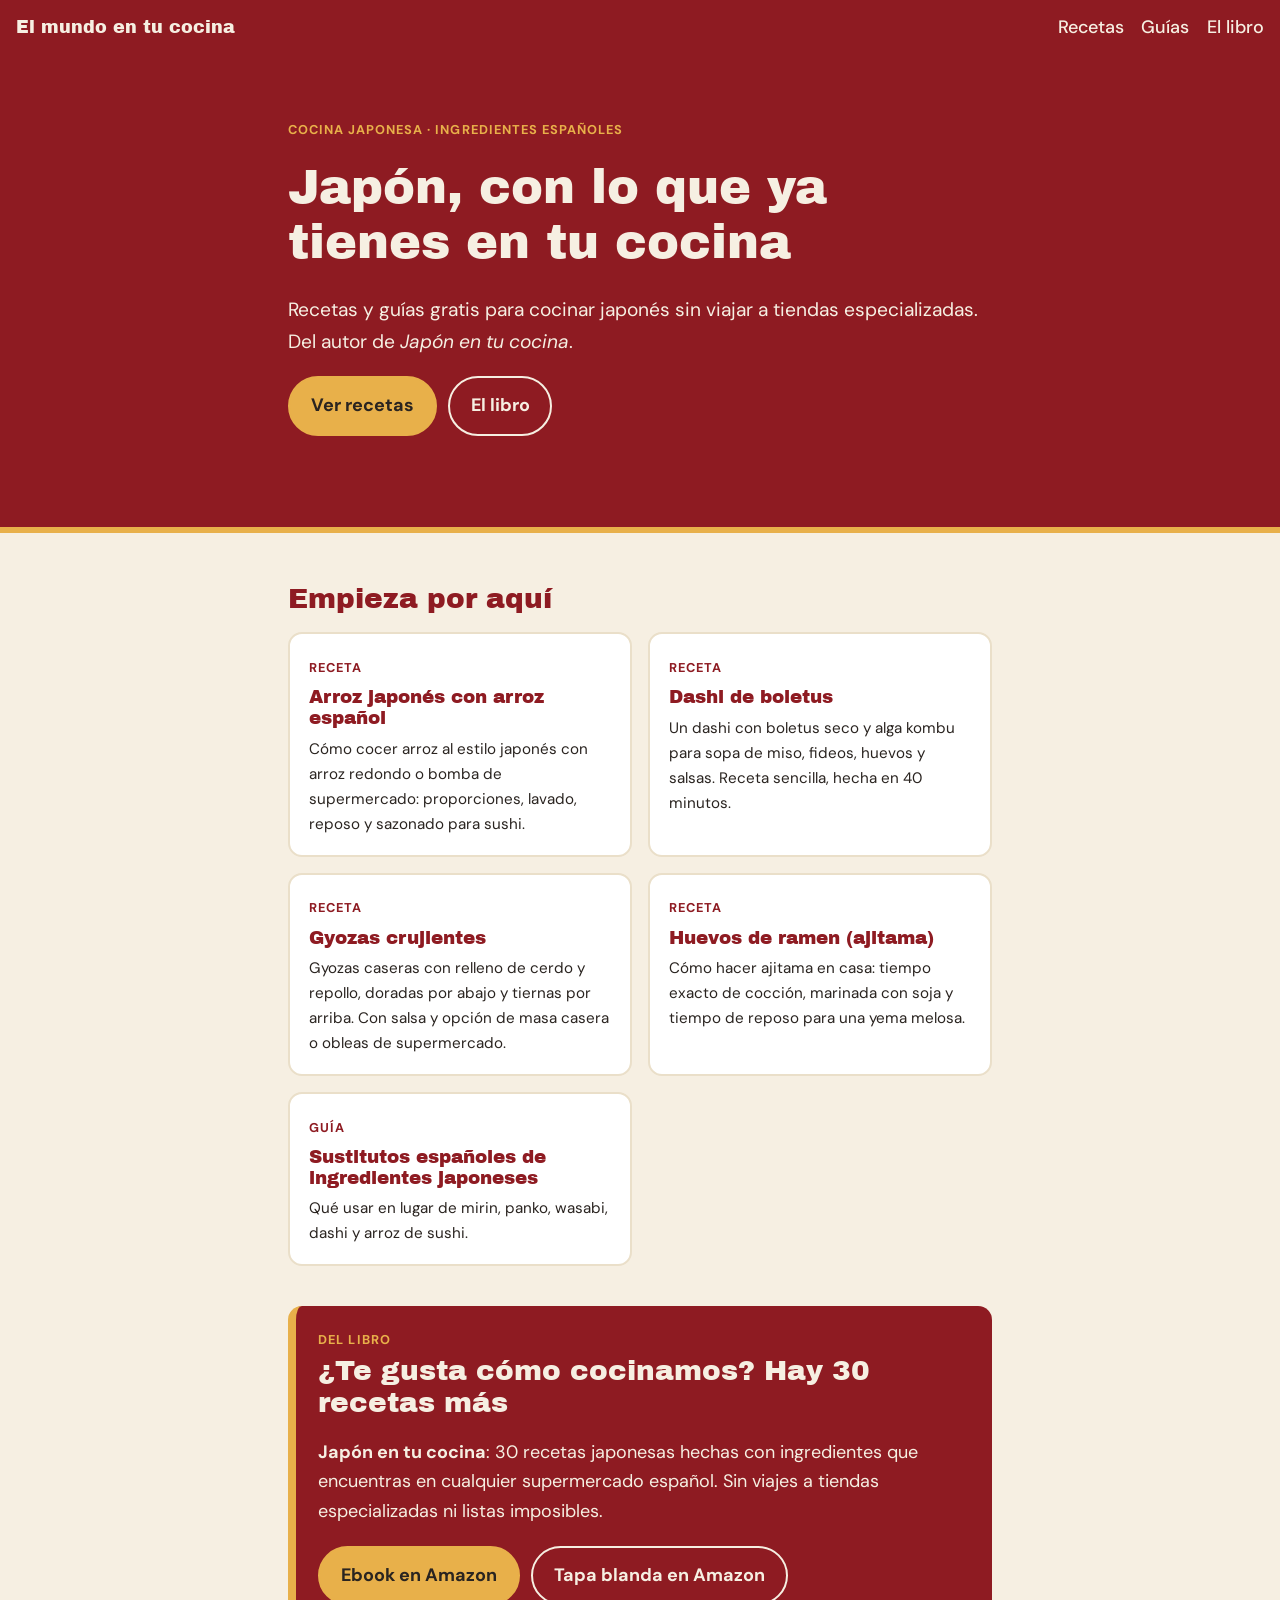
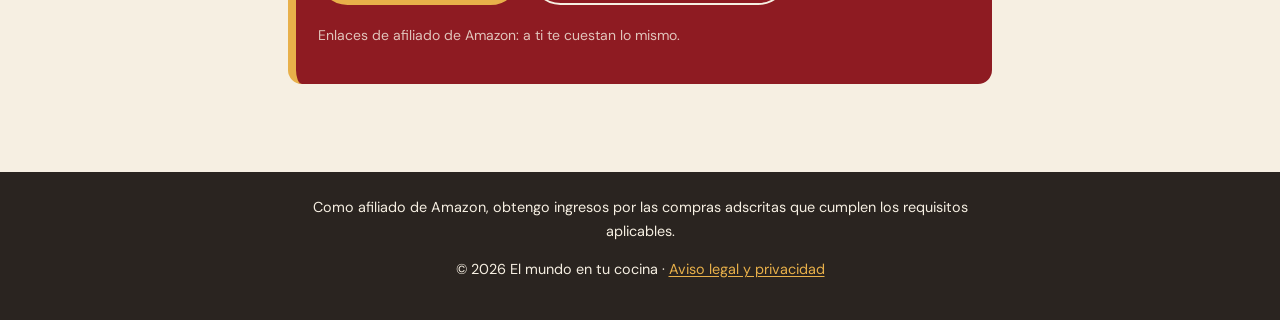
==== index.html @ 39c301f4 "Primera versión" ====
<!doctype html>
<html lang="es">
<head>
<meta charset="utf-8">
<meta name="viewport" content="width=device-width, initial-scale=1">
<title>El mundo en tu cocina | Cocina japonesa con ingredientes españoles</title>
<meta name="description" content="Recetas y guías gratis de cocina japonesa con ingredientes que encuentras en cualquier supermercado español. Del autor de «Japón en tu cocina».">
<link rel="canonical" href="https://elmundoentucocina.github.io/">
<meta name="theme-color" content="#8E1B22">
<meta name="p:domain_verify" content="PEGA_AQUI_EL_CODIGO_DE_PINTEREST">
<meta property="og:type" content="website">
<meta property="og:site_name" content="El mundo en tu cocina">
<meta property="og:title" content="El mundo en tu cocina | Cocina japonesa con ingredientes españoles">
<meta property="og:description" content="Recetas y guías gratis de cocina japonesa con ingredientes que encuentras en cualquier supermercado español. Del autor de «Japón en tu cocina».">
<meta property="og:url" content="https://elmundoentucocina.github.io/">
<meta property="og:locale" content="es_ES">
<link rel="icon" href="/assets/favicon.svg" type="image/svg+xml">
<link rel="preconnect" href="https://fonts.googleapis.com">
<link rel="preconnect" href="https://fonts.gstatic.com" crossorigin>
<link rel="stylesheet" href="https://fonts.googleapis.com/css2?family=Archivo+Black&family=DM+Sans:ital,opsz,wght@0,9..40,400;0,9..40,500;0,9..40,700;1,9..40,400&display=swap">
<link rel="stylesheet" href="/assets/style.css">
<script type="application/ld+json">{"@context":"https://schema.org","@type":"WebSite","name":"El mundo en tu cocina","url":"https://elmundoentucocina.github.io/","inLanguage":"es"}</script>
</head>
<body>
<header class="site-header">
  <a class="brand" href="/">El mundo en tu cocina</a>
  <nav aria-label="Principal">
    <a href="/recetas/">Recetas</a>
    <a href="/guias/">Guías</a>
    <a href="/libro/">El libro</a>
  </nav>
</header>
<main>
<section class="hero">
  <div class="wrap">
    <p class="eyebrow">Cocina japonesa · ingredientes españoles</p>
    <h1>Japón, con lo que ya tienes en tu cocina</h1>
    <p class="lead">Recetas y guías gratis para cocinar japonés sin viajar a tiendas especializadas. Del autor de <em>Japón en tu cocina</em>.</p>
    <p class="btns"><a class="btn" href="/recetas/">Ver recetas</a><a class="btn btn-alt" href="/libro/">El libro</a></p>
  </div>
</section>
<section class="wrap">
  <h2>Empieza por aquí</h2>
  <div class="cards">
<a class="card" href="/recetas/arroz-japones-con-arroz-espanol/"><span class="kicker">Receta</span><h3>Arroz japonés con arroz español</h3><p>Cómo cocer arroz al estilo japonés con arroz redondo o bomba de supermercado: proporciones, lavado, reposo y sazonado para sushi.</p></a>
<a class="card" href="/recetas/dashi-de-boletus/"><span class="kicker">Receta</span><h3>Dashi de boletus</h3><p>Un dashi con boletus seco y alga kombu para sopa de miso, fideos, huevos y salsas. Receta sencilla, hecha en 40 minutos.</p></a>
<a class="card" href="/recetas/gyozas-crujientes/"><span class="kicker">Receta</span><h3>Gyozas crujientes</h3><p>Gyozas caseras con relleno de cerdo y repollo, doradas por abajo y tiernas por arriba. Con salsa y opción de masa casera o obleas de supermercado.</p></a>
<a class="card" href="/recetas/huevos-de-ramen-ajitama/"><span class="kicker">Receta</span><h3>Huevos de ramen (ajitama)</h3><p>Cómo hacer ajitama en casa: tiempo exacto de cocción, marinada con soja y tiempo de reposo para una yema melosa.</p></a>
<a class="card" href="/guias/sustitutos-espanoles-ingredientes-japoneses/"><span class="kicker">Guía</span><h3>Sustitutos españoles de ingredientes japoneses</h3><p>Qué usar en lugar de mirin, panko, wasabi, dashi y arroz de sushi.</p></a>
  </div>
  <aside class="book-box">
  <p class="eyebrow">Del libro</p>
  <h2>¿Te gusta cómo cocinamos? Hay 30 recetas más</h2>
  <p><strong>Japón en tu cocina</strong>: 30 recetas japonesas hechas con ingredientes que encuentras en cualquier supermercado español. Sin viajes a tiendas especializadas ni listas imposibles.</p>
  <p class="btns">
    <a class="btn" href="https://www.amazon.es/dp/B0HLT3C4NK?tag=jetc-web-21" rel="sponsored noopener" target="_blank">Ebook en Amazon</a>
    <a class="btn btn-alt" href="https://www.amazon.es/dp/B0HM1KHS7G?tag=jetc-web-21" rel="sponsored noopener" target="_blank">Tapa blanda en Amazon</a>
  </p>
  <p class="small">Enlaces de afiliado de Amazon: a ti te cuestan lo mismo.</p>
</aside>
</section>
</main>
<footer class="site-footer">
  <p class="afiliado">Como afiliado de Amazon, obtengo ingresos por las compras adscritas que cumplen los requisitos aplicables.</p>
  <p>© 2026 El mundo en tu cocina · <a href="/aviso-legal/">Aviso legal y privacidad</a></p>
</footer>
<script data-goatcounter="https://elmundoentucocina.goatcounter.com/count" async src="//gc.zgo.at/count.js"></script>
</body>
</html>
---- assets/style.css ----
:root{
  --red:#8E1B22;
  --cream:#F6EFE2;
  --gold:#E8B04A;
  --ink:#2A2420;
  --cream-dark:#EADFC9;
  --red-dark:#6E1218;
  --radius:14px;
}
*{box-sizing:border-box}
html{-webkit-text-size-adjust:100%}
body{
  margin:0;background:var(--cream);color:var(--ink);
  font:400 1.0625rem/1.65 "DM Sans",system-ui,-apple-system,"Segoe UI",sans-serif;
}
h1,h2,h3,.brand{font-family:"Archivo Black","Arial Black",Impact,sans-serif;font-weight:400;line-height:1.15;color:var(--red)}
h1{font-size:clamp(1.9rem,6vw,3rem);margin:.4em 0 .5em}
h2{font-size:clamp(1.35rem,4vw,1.75rem);margin:1.8em 0 .6em}
h3{font-size:1.15rem;margin:.2em 0 .4em}
a{color:var(--red);text-underline-offset:2px}
a:hover{color:var(--red-dark)}
:focus-visible{outline:3px solid var(--gold);outline-offset:2px}
img{max-width:100%;height:auto}

.wrap{max-width:46rem;margin:0 auto;padding:0 1rem}
main{min-height:60vh;padding-bottom:3rem}

.site-header{
  background:var(--red);display:flex;flex-wrap:wrap;gap:.5rem 1.5rem;
  align-items:center;justify-content:space-between;padding:.8rem 1rem;
}
.site-header .brand{color:var(--cream);text-decoration:none;font-size:1.1rem}
.site-header nav{display:flex;gap:1.1rem}
.site-header nav a{color:var(--cream);text-decoration:none;font-weight:500}
.site-header nav a:hover{color:var(--gold);text-decoration:underline}

.hero{background:var(--red);color:var(--cream);padding:2.5rem 0 3rem;border-bottom:6px solid var(--gold)}
.hero h1{color:var(--cream)}
.hero .lead{color:var(--cream)}
.hero .eyebrow{color:var(--gold)}
.eyebrow,.kicker{
  font-weight:700;letter-spacing:.08em;text-transform:uppercase;font-size:.8rem;color:var(--red);margin:0;
}
.lead{font-size:1.2rem;color:var(--ink)}
.small{font-size:.875rem;opacity:.8}
.crumbs{font-size:.9rem;margin:1.5rem 0 0}

.btns{display:flex;flex-wrap:wrap;gap:.7rem;margin:1.2rem 0}
.btn{
  display:inline-block;padding:.8rem 1.3rem;border-radius:999px;background:var(--gold);color:var(--ink);
  font-weight:700;text-decoration:none;border:2px solid var(--gold);min-height:44px;
}
.btn:hover{background:var(--ink);border-color:var(--ink);color:var(--cream)}
.btn-alt{background:transparent;color:inherit;border-color:currentColor}
.hero .btn-alt{color:var(--cream)}
.hero .btn-alt:hover{background:var(--cream);color:var(--red);border-color:var(--cream)}

.cards{display:grid;gap:1rem;grid-template-columns:repeat(auto-fit,minmax(15rem,1fr));margin:1rem 0}
.card{
  display:block;background:#fff;border:2px solid var(--cream-dark);border-radius:var(--radius);
  padding:1.1rem 1.2rem;color:var(--ink);text-decoration:none;
}
.card:hover{border-color:var(--red);color:var(--ink)}
.card p{margin:0;font-size:.95rem}
.card h3{margin-top:.3em}

.facts{display:flex;gap:1.5rem;flex-wrap:wrap;list-style:none;padding:.8rem 0;margin:1rem 0;border-block:1px solid var(--cream-dark)}
.facts strong{display:block;font-size:.75rem;text-transform:uppercase;letter-spacing:.08em;color:var(--red)}
.ingredients,.notes,.more{padding-left:1.2rem}
.ingredients li,.notes li,.more li{margin:.4rem 0}
.steps{padding-left:0;list-style:none;counter-reset:s}
.steps li{counter-increment:s;position:relative;padding-left:2.6rem;margin:1rem 0}
.steps li::before{
  content:counter(s);position:absolute;left:0;top:.05em;width:1.9rem;height:1.9rem;border-radius:50%;
  background:var(--red);color:var(--cream);font:400 .95rem/1.9rem "Archivo Black",sans-serif;text-align:center;
}

.book-box{
  background:var(--red);color:var(--cream);border-radius:var(--radius);padding:1.4rem;margin:2.5rem 0;
  border-left:8px solid var(--gold);
}
.book-box h2{color:var(--cream);margin:.2em 0 .5em}
.book-box .eyebrow{color:var(--gold)}
.book-box .btn-alt{color:var(--cream)}
.book-box .btn-alt:hover{background:var(--cream);color:var(--red);border-color:var(--cream)}

.table-wrap{overflow-x:auto;margin:1rem 0}
table{border-collapse:collapse;width:100%;min-width:36rem;background:#fff;font-size:.95rem}
th,td{text-align:left;padding:.65rem .8rem;border-bottom:1px solid var(--cream-dark);vertical-align:top}
thead th{background:var(--red);color:var(--cream)}
tbody th{font-weight:700}

.site-footer{background:var(--ink);color:var(--cream);padding:1.5rem 1rem;text-align:center;font-size:.9rem}
.site-footer a{color:var(--gold)}
.site-footer .afiliado{max-width:42rem;margin:0 auto .8rem}

@media (min-width:40rem){
  body{font-size:1.125rem}
  .hero{padding:4rem 0 4.5rem}
}
@media (prefers-reduced-motion:no-preference){
  .card,.btn{transition:border-color .15s,background .15s}
}
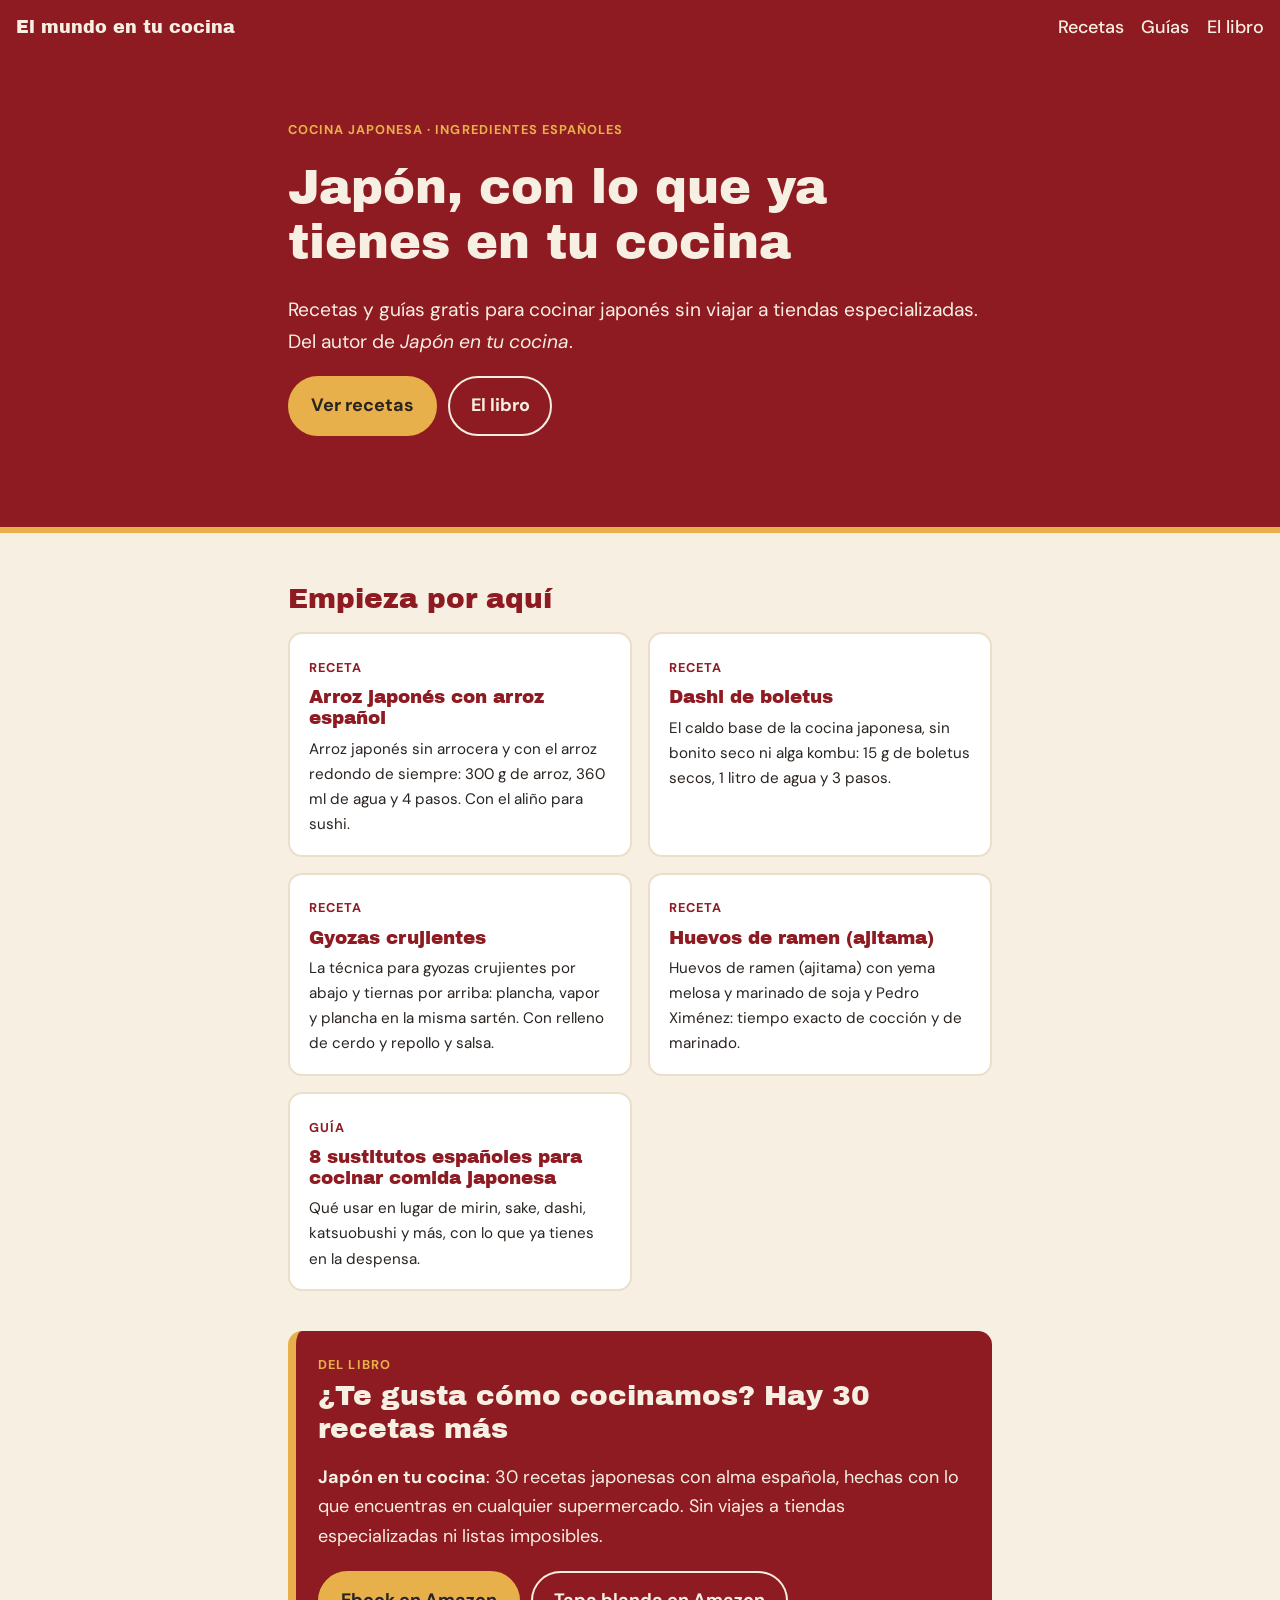
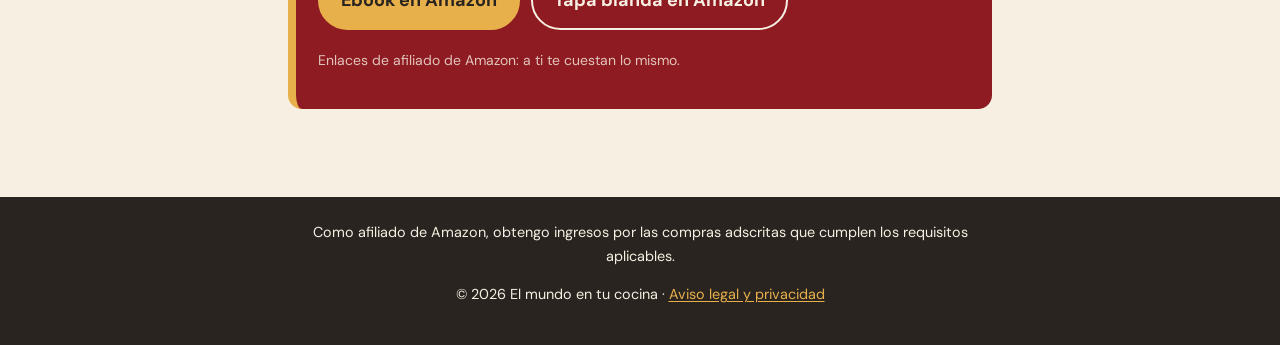
==== commit 83b49e05: "Imagenes de los pines y contenido igualado a los pines" ====
--- a/index.html
+++ b/index.html
@@ -7,13 +7,14 @@
 <meta name="description" content="Recetas y guías gratis de cocina japonesa con ingredientes que encuentras en cualquier supermercado español. Del autor de «Japón en tu cocina».">
 <link rel="canonical" href="https://elmundoentucocina.github.io/">
 <meta name="theme-color" content="#8E1B22">
-<meta name="p:domain_verify" content="PEGA_AQUI_EL_CODIGO_DE_PINTEREST">
+<meta name="p:domain_verify" content="bc99a5c1928c9041e7e2a8cfa60a0ecf">
 <meta property="og:type" content="website">
 <meta property="og:site_name" content="El mundo en tu cocina">
 <meta property="og:title" content="El mundo en tu cocina | Cocina japonesa con ingredientes españoles">
 <meta property="og:description" content="Recetas y guías gratis de cocina japonesa con ingredientes que encuentras en cualquier supermercado español. Del autor de «Japón en tu cocina».">
 <meta property="og:url" content="https://elmundoentucocina.github.io/">
 <meta property="og:locale" content="es_ES">
+
 <link rel="icon" href="/assets/favicon.svg" type="image/svg+xml">
 <link rel="preconnect" href="https://fonts.googleapis.com">
 <link rel="preconnect" href="https://fonts.gstatic.com" crossorigin>
@@ -42,16 +43,16 @@
 <section class="wrap">
   <h2>Empieza por aquí</h2>
   <div class="cards">
-<a class="card" href="/recetas/arroz-japones-con-arroz-espanol/"><span class="kicker">Receta</span><h3>Arroz japonés con arroz español</h3><p>Cómo cocer arroz al estilo japonés con arroz redondo o bomba de supermercado: proporciones, lavado, reposo y sazonado para sushi.</p></a>
-<a class="card" href="/recetas/dashi-de-boletus/"><span class="kicker">Receta</span><h3>Dashi de boletus</h3><p>Un dashi con boletus seco y alga kombu para sopa de miso, fideos, huevos y salsas. Receta sencilla, hecha en 40 minutos.</p></a>
-<a class="card" href="/recetas/gyozas-crujientes/"><span class="kicker">Receta</span><h3>Gyozas crujientes</h3><p>Gyozas caseras con relleno de cerdo y repollo, doradas por abajo y tiernas por arriba. Con salsa y opción de masa casera o obleas de supermercado.</p></a>
-<a class="card" href="/recetas/huevos-de-ramen-ajitama/"><span class="kicker">Receta</span><h3>Huevos de ramen (ajitama)</h3><p>Cómo hacer ajitama en casa: tiempo exacto de cocción, marinada con soja y tiempo de reposo para una yema melosa.</p></a>
-<a class="card" href="/guias/sustitutos-espanoles-ingredientes-japoneses/"><span class="kicker">Guía</span><h3>Sustitutos españoles de ingredientes japoneses</h3><p>Qué usar en lugar de mirin, panko, wasabi, dashi y arroz de sushi.</p></a>
+<a class="card" href="/recetas/arroz-japones-con-arroz-espanol/"><span class="kicker">Receta</span><h3>Arroz japonés con arroz español</h3><p>Arroz japonés sin arrocera y con el arroz redondo de siempre: 300 g de arroz, 360 ml de agua y 4 pasos. Con el aliño para sushi.</p></a>
+<a class="card" href="/recetas/dashi-de-boletus/"><span class="kicker">Receta</span><h3>Dashi de boletus</h3><p>El caldo base de la cocina japonesa, sin bonito seco ni alga kombu: 15 g de boletus secos, 1 litro de agua y 3 pasos.</p></a>
+<a class="card" href="/recetas/gyozas-crujientes/"><span class="kicker">Receta</span><h3>Gyozas crujientes</h3><p>La técnica para gyozas crujientes por abajo y tiernas por arriba: plancha, vapor y plancha en la misma sartén. Con relleno de cerdo y repollo y salsa.</p></a>
+<a class="card" href="/recetas/huevos-de-ramen-ajitama/"><span class="kicker">Receta</span><h3>Huevos de ramen (ajitama)</h3><p>Huevos de ramen (ajitama) con yema melosa y marinado de soja y Pedro Ximénez: tiempo exacto de cocción y de marinado.</p></a>
+<a class="card" href="/guias/sustitutos-espanoles-ingredientes-japoneses/"><span class="kicker">Guía</span><h3>8 sustitutos españoles para cocinar comida japonesa</h3><p>Qué usar en lugar de mirin, sake, dashi, katsuobushi y más, con lo que ya tienes en la despensa.</p></a>
   </div>
   <aside class="book-box">
   <p class="eyebrow">Del libro</p>
   <h2>¿Te gusta cómo cocinamos? Hay 30 recetas más</h2>
-  <p><strong>Japón en tu cocina</strong>: 30 recetas japonesas hechas con ingredientes que encuentras en cualquier supermercado español. Sin viajes a tiendas especializadas ni listas imposibles.</p>
+  <p><strong>Japón en tu cocina</strong>: 30 recetas japonesas con alma española, hechas con lo que encuentras en cualquier supermercado. Sin viajes a tiendas especializadas ni listas imposibles.</p>
   <p class="btns">
     <a class="btn" href="https://www.amazon.es/dp/B0HLT3C4NK?tag=jetc-web-21" rel="sponsored noopener" target="_blank">Ebook en Amazon</a>
     <a class="btn btn-alt" href="https://www.amazon.es/dp/B0HM1KHS7G?tag=jetc-web-21" rel="sponsored noopener" target="_blank">Tapa blanda en Amazon</a>
--- a/assets/style.css
+++ b/assets/style.css
@@ -90,6 +90,20 @@
 thead th{background:var(--red);color:var(--cream)}
 tbody th{font-weight:700}
 
+.pin{margin:1.5rem auto;max-width:18rem;text-align:center}
+.pin img{display:block;width:100%;border-radius:var(--radius);box-shadow:0 6px 20px rgba(42,36,32,.18)}
+.pin figcaption{margin-top:.8rem}
+.btn-pin{background:var(--red);border-color:var(--red);color:var(--cream);font-size:.95rem;padding:.6rem 1.1rem}
+.btn-pin:hover{background:var(--ink);border-color:var(--ink)}
+
+.swaps{list-style:none;padding:0;margin:1.5rem 0;display:grid;gap:.7rem}
+.swaps li{background:#fff;border:2px solid var(--cream-dark);border-radius:var(--radius);padding:.9rem 1.1rem}
+.swaps p{margin:.2rem 0;font-size:.95rem}
+.swaps .swap{font-size:1.05rem;margin-bottom:.35rem}
+.swaps .swap span:first-child{font-weight:700}
+.swaps .swap strong{color:var(--red)}
+.sr{position:absolute;width:1px;height:1px;overflow:hidden;clip:rect(0 0 0 0);white-space:nowrap}
+
 .site-footer{background:var(--ink);color:var(--cream);padding:1.5rem 1rem;text-align:center;font-size:.9rem}
 .site-footer a{color:var(--gold)}
 .site-footer .afiliado{max-width:42rem;margin:0 auto .8rem}
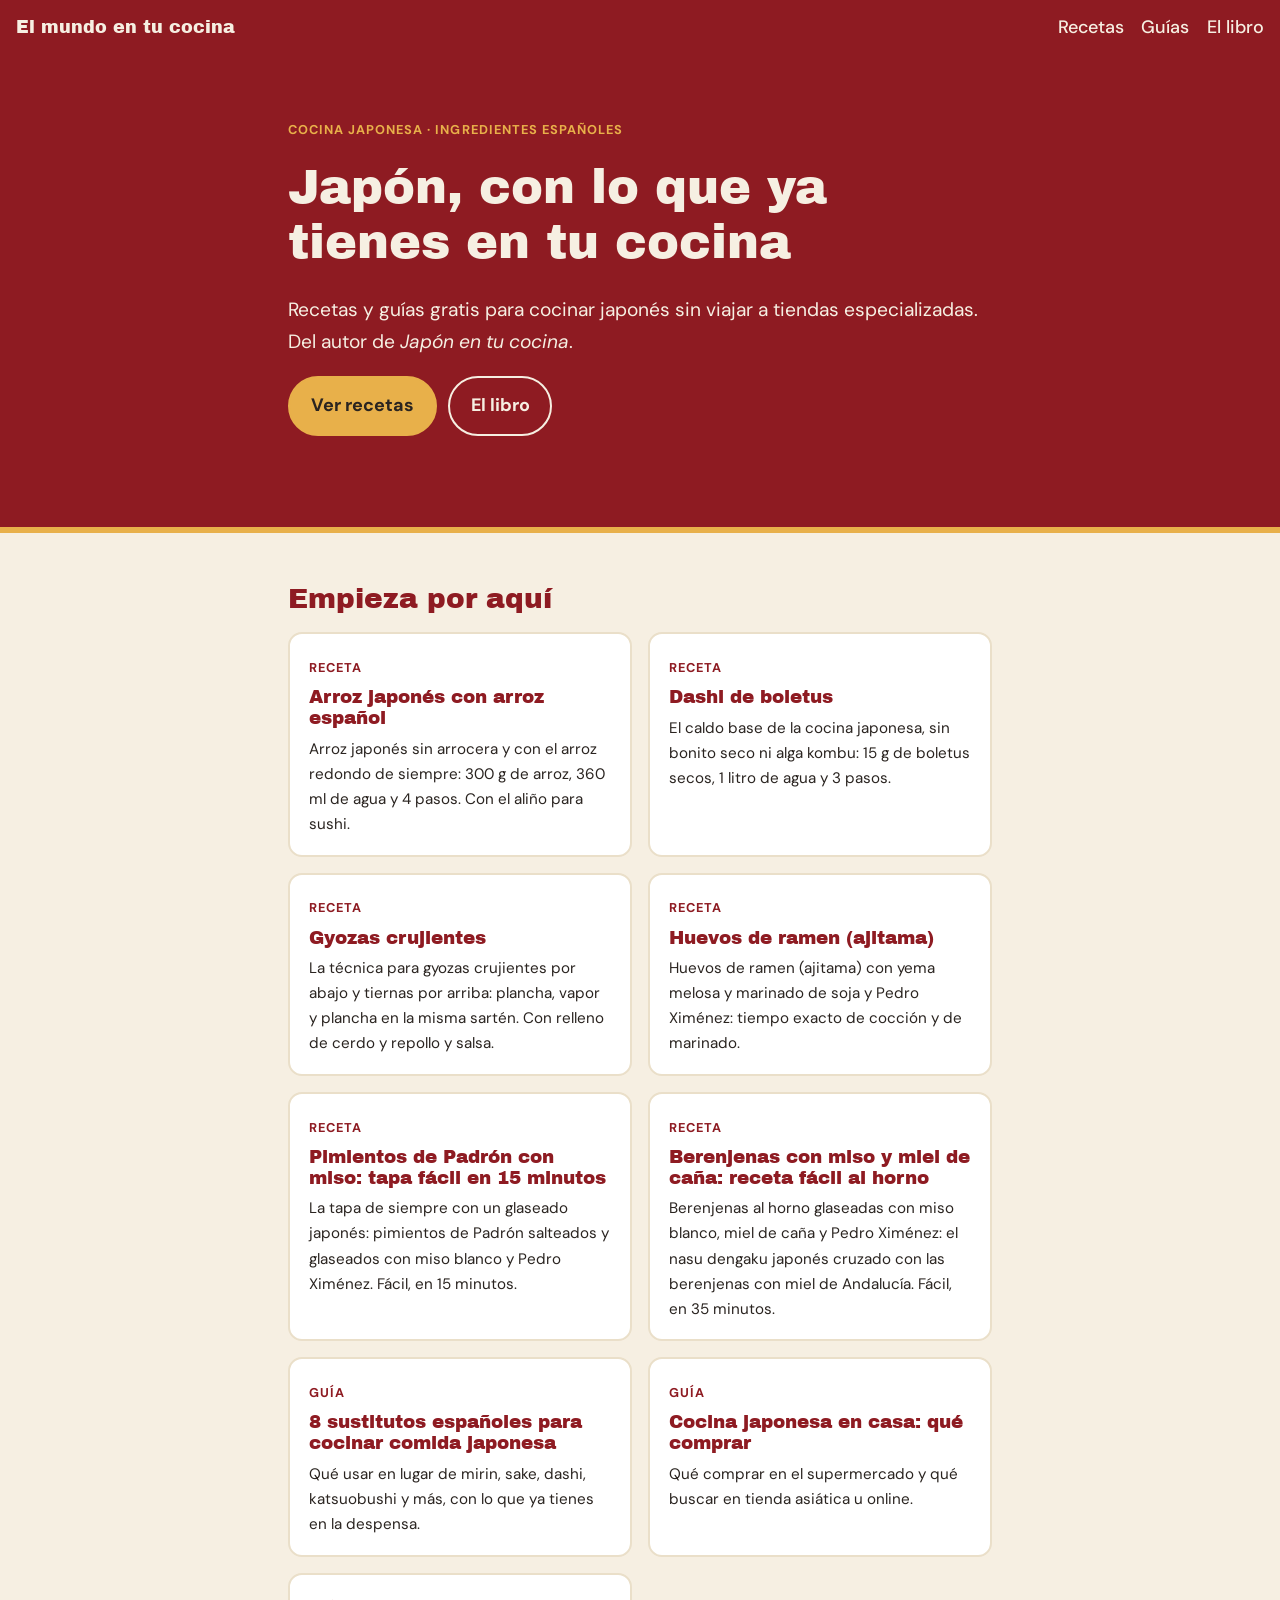
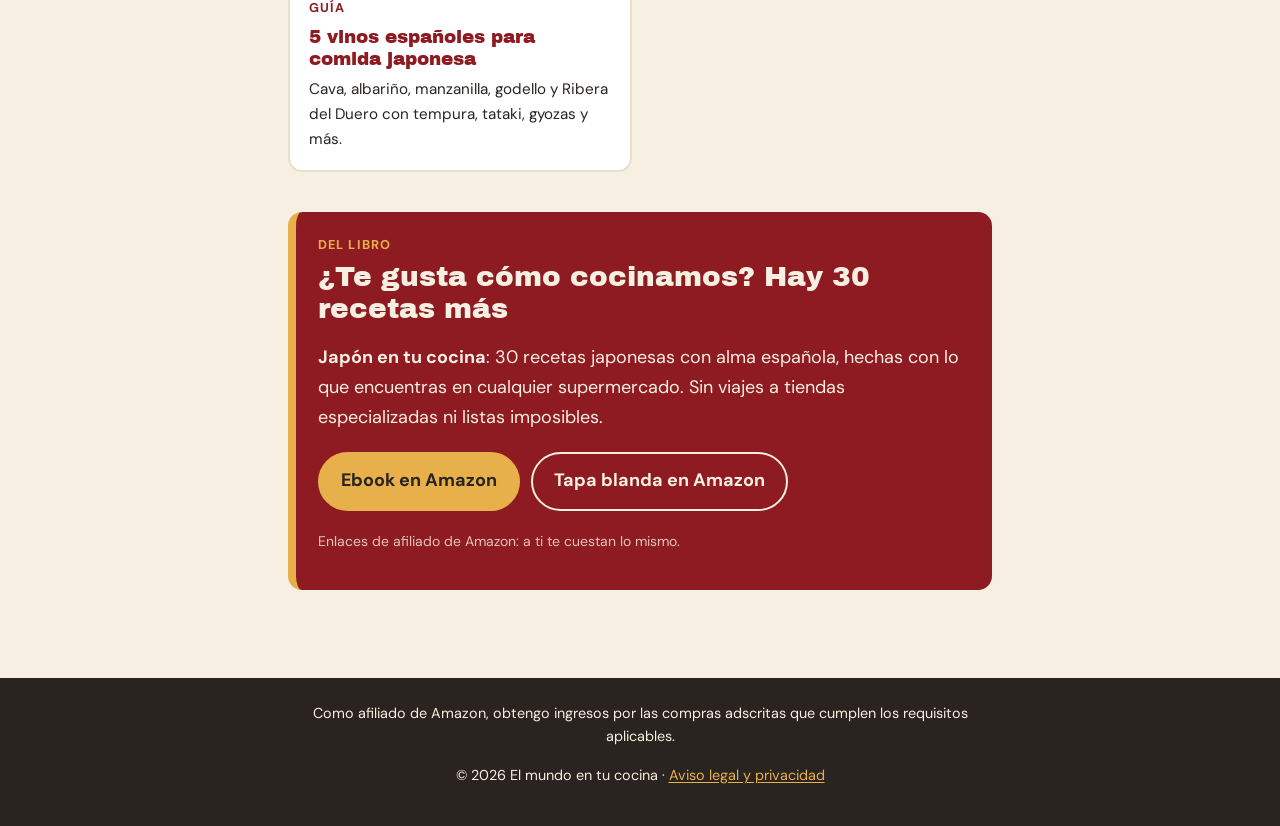
==== commit 83d01f38: "Guías de vinos y lista de la compra, recetas de padrón y berenjenas, correcciones del libro Co-Autho" ====
--- a/index.html
+++ b/index.html
@@ -47,7 +47,11 @@
 <a class="card" href="/recetas/dashi-de-boletus/"><span class="kicker">Receta</span><h3>Dashi de boletus</h3><p>El caldo base de la cocina japonesa, sin bonito seco ni alga kombu: 15 g de boletus secos, 1 litro de agua y 3 pasos.</p></a>
 <a class="card" href="/recetas/gyozas-crujientes/"><span class="kicker">Receta</span><h3>Gyozas crujientes</h3><p>La técnica para gyozas crujientes por abajo y tiernas por arriba: plancha, vapor y plancha en la misma sartén. Con relleno de cerdo y repollo y salsa.</p></a>
 <a class="card" href="/recetas/huevos-de-ramen-ajitama/"><span class="kicker">Receta</span><h3>Huevos de ramen (ajitama)</h3><p>Huevos de ramen (ajitama) con yema melosa y marinado de soja y Pedro Ximénez: tiempo exacto de cocción y de marinado.</p></a>
+<a class="card" href="/recetas/pimientos-de-padron-con-miso/"><span class="kicker">Receta</span><h3>Pimientos de Padrón con miso: tapa fácil en 15 minutos</h3><p>La tapa de siempre con un glaseado japonés: pimientos de Padrón salteados y glaseados con miso blanco y Pedro Ximénez. Fácil, en 15 minutos.</p></a>
+<a class="card" href="/recetas/berenjenas-con-miso-y-miel-de-cana/"><span class="kicker">Receta</span><h3>Berenjenas con miso y miel de caña: receta fácil al horno</h3><p>Berenjenas al horno glaseadas con miso blanco, miel de caña y Pedro Ximénez: el nasu dengaku japonés cruzado con las berenjenas con miel de Andalucía. Fácil, en 35 minutos.</p></a>
 <a class="card" href="/guias/sustitutos-espanoles-ingredientes-japoneses/"><span class="kicker">Guía</span><h3>8 sustitutos españoles para cocinar comida japonesa</h3><p>Qué usar en lugar de mirin, sake, dashi, katsuobushi y más, con lo que ya tienes en la despensa.</p></a>
+<a class="card" href="/guias/lista-de-la-compra-cocina-japonesa/"><span class="kicker">Guía</span><h3>Cocina japonesa en casa: qué comprar</h3><p>Qué comprar en el supermercado y qué buscar en tienda asiática u online.</p></a>
+<a class="card" href="/guias/vinos-espanoles-comida-japonesa/"><span class="kicker">Guía</span><h3>5 vinos españoles para comida japonesa</h3><p>Cava, albariño, manzanilla, godello y Ribera del Duero con tempura, tataki, gyozas y más.</p></a>
   </div>
   <aside class="book-box">
   <p class="eyebrow">Del libro</p>
--- a/assets/style.css
+++ b/assets/style.css
@@ -102,6 +102,9 @@
 .swaps .swap{font-size:1.05rem;margin-bottom:.35rem}
 .swaps .swap span:first-child{font-weight:700}
 .swaps .swap strong{color:var(--red)}
+.checklist{list-style:none;padding:0;margin:1rem 0;display:grid;gap:.5rem}
+.checklist li{position:relative;padding:.55rem .9rem .55rem 2.6rem;background:#fff;border:2px solid var(--cream-dark);border-radius:10px}
+.checklist li::before{content:"";position:absolute;left:.9rem;top:.8rem;width:1.1rem;height:1.1rem;border:2px solid var(--red);border-radius:4px}
 .sr{position:absolute;width:1px;height:1px;overflow:hidden;clip:rect(0 0 0 0);white-space:nowrap}
 
 .site-footer{background:var(--ink);color:var(--cream);padding:1.5rem 1rem;text-align:center;font-size:.9rem}
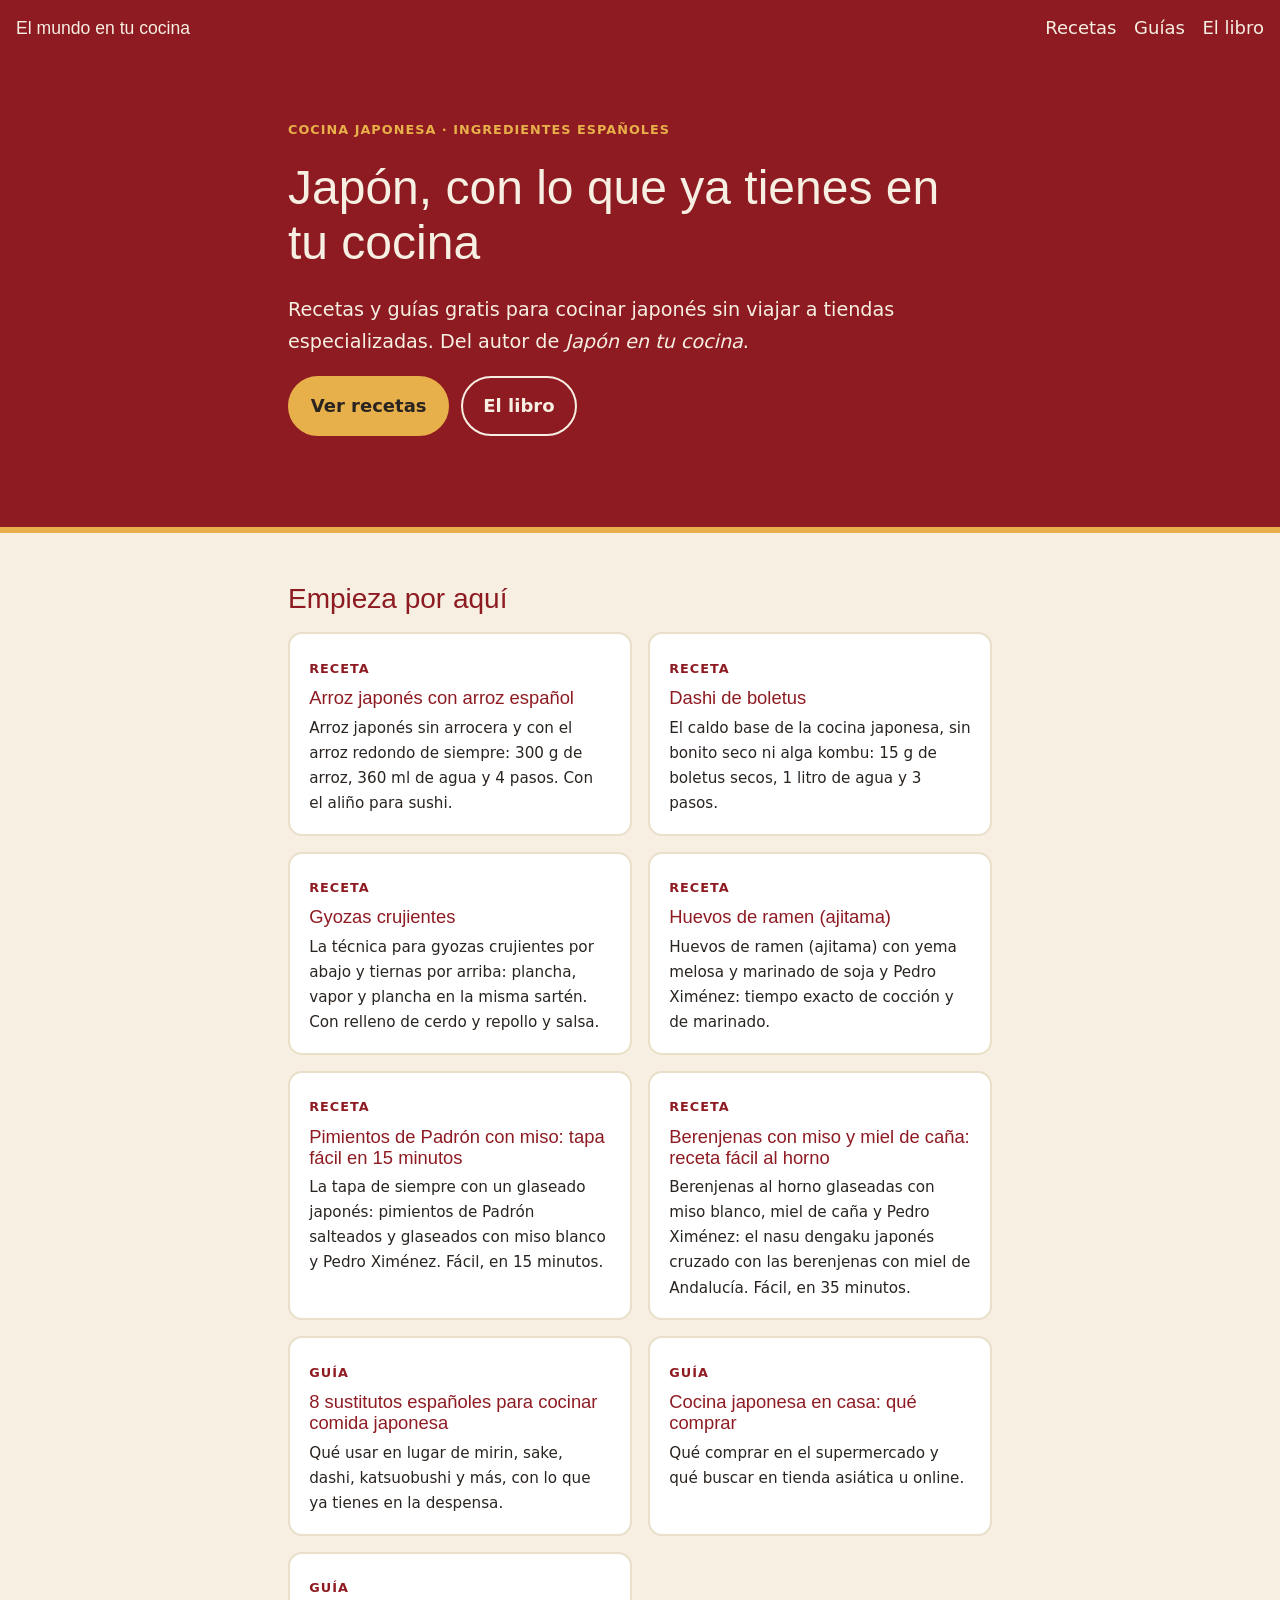
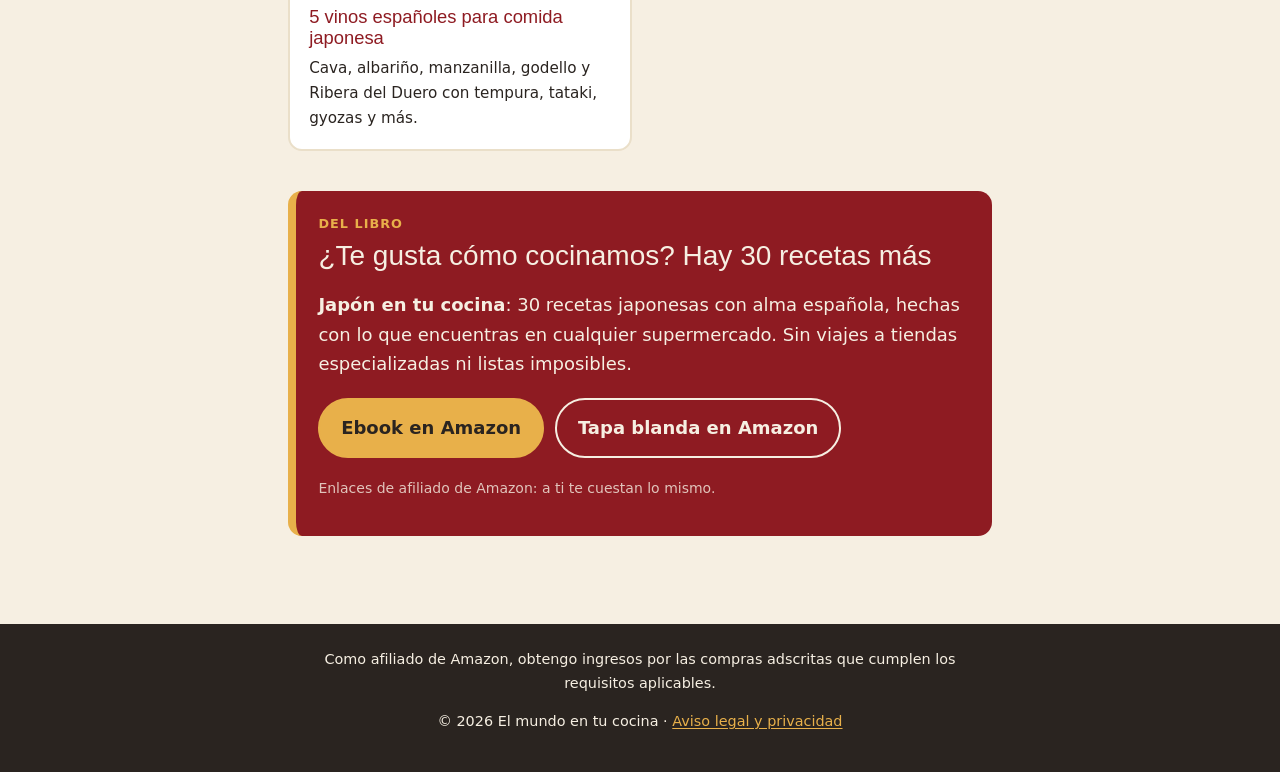
==== commit ea4be8d8: "Seguridad: CSP, SRI para GoatCounter, JSON-LD escapado y .gitignore Co-Authored-By: Claude Opus 5.5 " ====
--- a/index.html
+++ b/index.html
@@ -3,6 +3,8 @@
 <head>
 <meta charset="utf-8">
 <meta name="viewport" content="width=device-width, initial-scale=1">
+<meta http-equiv="Content-Security-Policy" content="default-src 'self'; script-src 'self' https://gc.zgo.at; connect-src https://elmundoentucocina.goatcounter.com; img-src 'self' https://elmundoentucocina.goatcounter.com; style-src 'self' https://fonts.googleapis.com; font-src https://fonts.gstatic.com; object-src 'none'; base-uri 'self'; form-action 'none'; upgrade-insecure-requests">
+<meta name="referrer" content="strict-origin-when-cross-origin">
 <title>El mundo en tu cocina | Cocina japonesa con ingredientes españoles</title>
 <meta name="description" content="Recetas y guías gratis de cocina japonesa con ingredientes que encuentras en cualquier supermercado español. Del autor de «Japón en tu cocina».">
 <link rel="canonical" href="https://elmundoentucocina.github.io/">
@@ -58,8 +60,8 @@
   <h2>¿Te gusta cómo cocinamos? Hay 30 recetas más</h2>
   <p><strong>Japón en tu cocina</strong>: 30 recetas japonesas con alma española, hechas con lo que encuentras en cualquier supermercado. Sin viajes a tiendas especializadas ni listas imposibles.</p>
   <p class="btns">
-    <a class="btn" href="https://www.amazon.es/dp/B0HLT3C4NK?tag=jetc-web-21" rel="sponsored noopener" target="_blank">Ebook en Amazon</a>
-    <a class="btn btn-alt" href="https://www.amazon.es/dp/B0HM1KHS7G?tag=jetc-web-21" rel="sponsored noopener" target="_blank">Tapa blanda en Amazon</a>
+    <a class="btn" href="https://www.amazon.es/dp/B0HLT3C4NK?tag=jetc-web-21" rel="sponsored noopener" target="_blank" data-goatcounter-click="amazon-portada-ebook" data-goatcounter-title="Amazon ebook (portada)">Ebook en Amazon</a>
+    <a class="btn btn-alt" href="https://www.amazon.es/dp/B0HM1KHS7G?tag=jetc-web-21" rel="sponsored noopener" target="_blank" data-goatcounter-click="amazon-portada-tapa" data-goatcounter-title="Amazon tapa blanda (portada)">Tapa blanda en Amazon</a>
   </p>
   <p class="small">Enlaces de afiliado de Amazon: a ti te cuestan lo mismo.</p>
 </aside>
@@ -69,6 +71,6 @@
   <p class="afiliado">Como afiliado de Amazon, obtengo ingresos por las compras adscritas que cumplen los requisitos aplicables.</p>
   <p>© 2026 El mundo en tu cocina · <a href="/aviso-legal/">Aviso legal y privacidad</a></p>
 </footer>
-<script data-goatcounter="https://elmundoentucocina.goatcounter.com/count" async src="//gc.zgo.at/count.js"></script>
+<script data-goatcounter="https://elmundoentucocina.goatcounter.com/count" async src="https://gc.zgo.at/count.v4.js" crossorigin="anonymous" integrity="sha384-nRw6qfbWyJha9LhsOtSb2YJDyZdKvvCFh0fJYlkquSFjUxp9FVNugbfy8q1jdxI+"></script>
 </body>
 </html>
--- a/assets/style.css
+++ b/assets/style.css
@@ -118,3 +118,7 @@
 @media (prefers-reduced-motion:no-preference){
   .card,.btn{transition:border-color .15s,background .15s}
 }
+
+.libro-list{list-style:none;padding:0;margin:1rem 0;display:grid;gap:.4rem;grid-template-columns:repeat(auto-fit,minmax(14rem,1fr))}
+.libro-list li{background:rgba(246,239,226,.12);border-radius:10px;padding:.5rem .8rem}
+.libro-recetas{margin-top:1.5rem}
